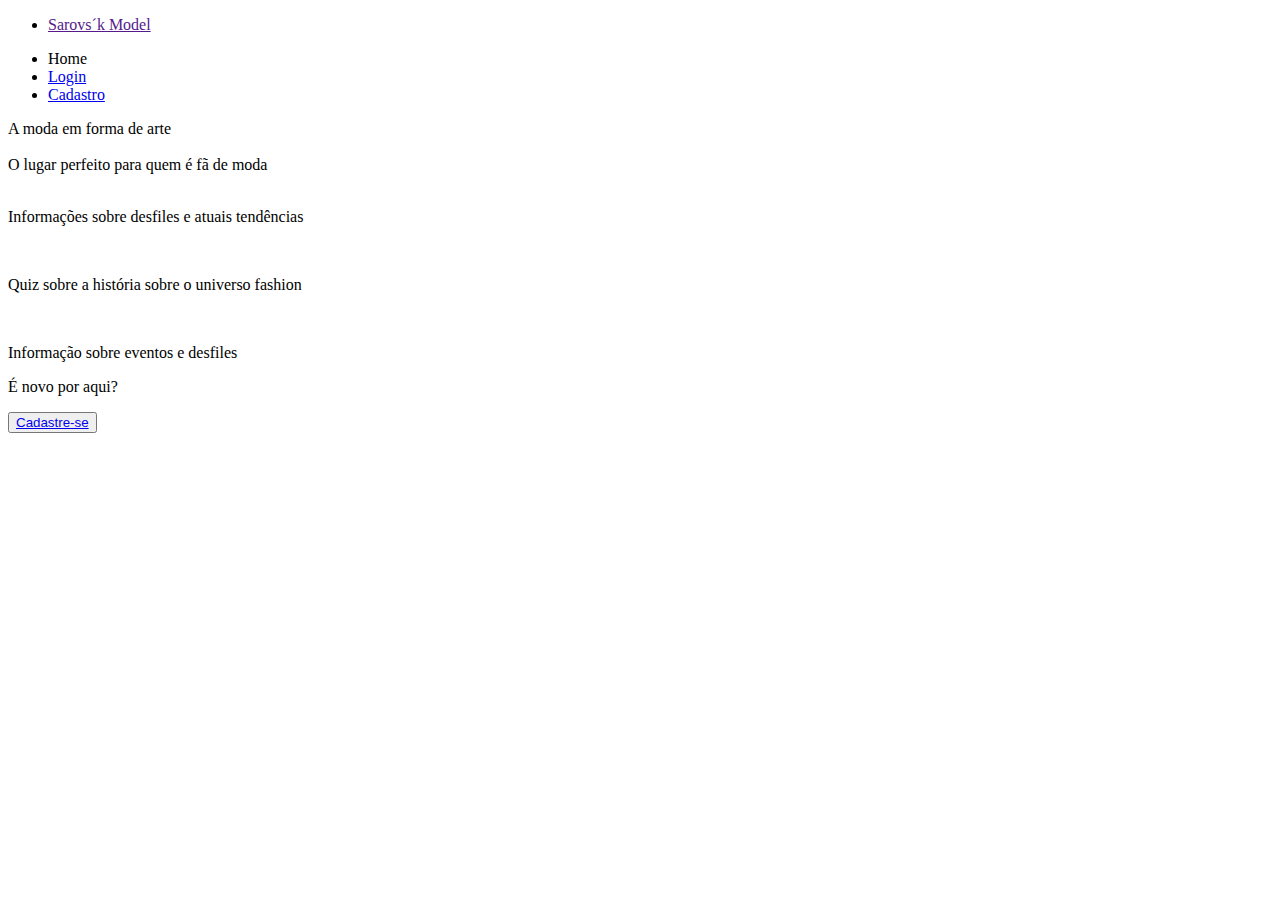
==== Site/public/index.html @ a7ea8527 "Modelagem" ====
<!DOCTYPE html>
<html lang="pt">
<head>
    <meta charset="UTF-8">
    <meta http-equiv="X-UA-Compatible" content="IE=edge">
    <meta name="viewport" content="width=device-width, initial-scale=1.0">
    <link rel="stylesheet" href="/public/style.css">
    <script src="/public/style.css"></script>
    <title>Home</title>
</head>
<body>

    <div class="header">
        <div class="container">
          <ul class="navbar">
            <li>
              <a href="">Sarovs´k Model</a>
            </li>
          </ul>
          <ul class="navbar">
              <li class="local">Home
                <a href="index.html"></a>
              </li>
              <li>
                <a href="login.html">Login</a>
              </li>
              <li>
                <a href="cadastro.html">Cadastro</a>
              </li>
          </ul>
        </div>
    </div>

    <div class="banner">
      <div class="container">
        <div class="slogan">
          <div class="titulo">A moda em forma de arte</div> <br>
        </div>
      </div>
    </div>

    <div class="infos">
      <div class="container">
        <div class="titulo">O lugar perfeito para quem é fã de moda</div>
        <div class="boxes">
          <div class="box">
            <img src="">
            <p class="texto">Informações sobre desfiles e atuais tendências</p>
          </div>
          <div class="box">
            <img src="">
            <p class="texto">Quiz sobre a história sobre o universo fashion</p>
          </div>
          <div class="box">
            <img src="">
            <p class="texto">Informação sobre eventos e desfiles</p>
          </div>
        </div>
        <div class="espaco_botao">
          <p class="texto">É novo por aqui?</p>
          <button class="botao"><a href="cadastro.html">Cadastre-se</a></button> 
        </div>
      </div>
    </div>
</body>
</html>
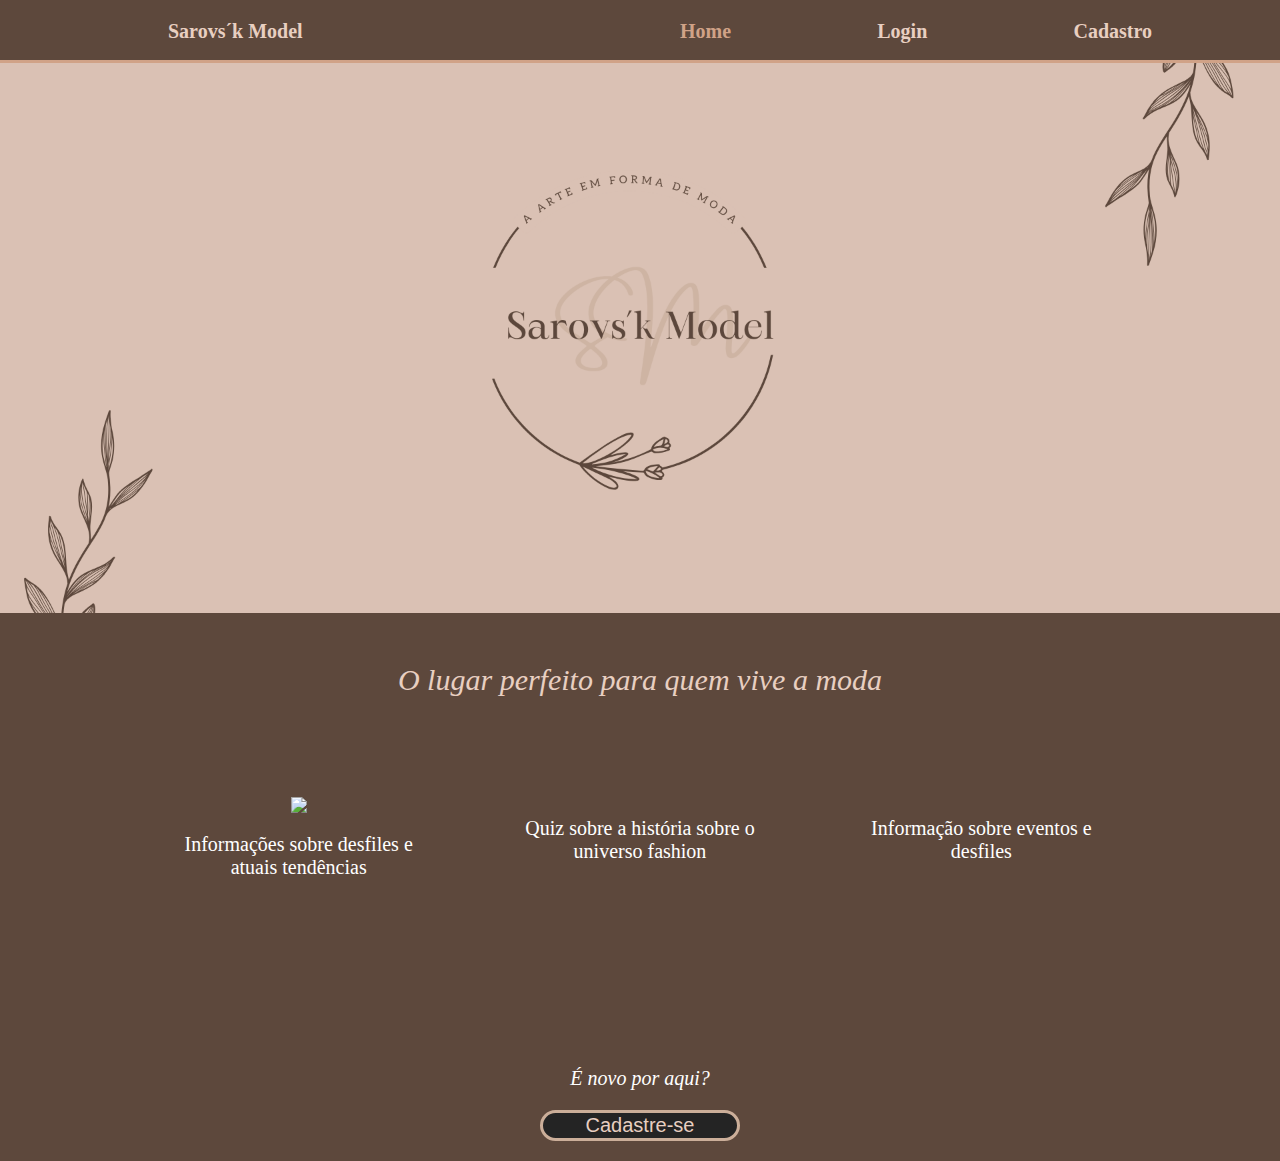
==== commit 8720bccb: "Css home" ====
--- a/Site/public/index.html
+++ b/Site/public/index.html
@@ -4,8 +4,7 @@
     <meta charset="UTF-8">
     <meta http-equiv="X-UA-Compatible" content="IE=edge">
     <meta name="viewport" content="width=device-width, initial-scale=1.0">
-    <link rel="stylesheet" href="/public/style.css">
-    <script src="/public/style.css"></script>
+    <link rel="stylesheet" href="./style.css">
     <title>Home</title>
 </head>
 <body>
@@ -32,19 +31,14 @@
     </div>
 
     <div class="banner">
-      <div class="container">
-        <div class="slogan">
-          <div class="titulo">A moda em forma de arte</div> <br>
-        </div>
-      </div>
     </div>
 
     <div class="infos">
       <div class="container">
-        <div class="titulo">O lugar perfeito para quem é fã de moda</div>
+        <div class="titulo">O lugar perfeito para quem vive a moda</div>
         <div class="boxes">
           <div class="box">
-            <img src="">
+            <img src="./img/maxresdefault (1) (1).jpg">
             <p class="texto">Informações sobre desfiles e atuais tendências</p>
           </div>
           <div class="box">
--- a/Site/public/style.css
+++ b/Site/public/style.css
@@ -0,0 +1,269 @@
+body {
+margin: 0;
+padding: 0;    
+background-color: #5D483C;
+font-family: Roboto;
+}
+
+/* INICIO NAVBAR */
+.header {
+  height: 60px;
+  border-bottom: 3px solid #D0A287;
+}
+
+.container {
+  width: 80%;
+  margin: auto;
+  display: flex;
+  justify-content: space-between;
+}
+
+
+.header .container .titulo {
+  color: #E8CFC1;
+}
+
+.navbar {
+  width: 500px;
+  display: flex;
+  align-items: center;
+  justify-content: space-between;
+  list-style: none;
+  font-size: 20px;
+  font-weight: 600;
+}
+
+a {
+  text-decoration: none;
+  color: #E8CFC1;
+}
+
+.local {
+  color: #D0A287;
+}
+/* FIM  NAVBAR */
+
+
+/* INICIO BANNER HOME*/
+.banner {
+  background-image: url(./img/imgfundo.png);
+  background-repeat: no-repeat;
+  background-size: 100%;
+  opacity: 0.9;
+  background-position: 100%;
+  height: 550px;
+}
+
+.slogan {
+  width: 100%;
+  height: 650px;
+  display: flex;
+  flex-direction: row;
+  justify-content: center;
+  align-items: center;
+}
+
+.slogan .titulo {
+  width: 70%;
+  height: 60px;
+  display: flex;
+  justify-content: center;
+  align-items: center;
+  color: #E8CFC1;
+  font-size: 45px;
+  font-weight: 900;
+}
+/* FIM BANNER HOME*/
+
+
+/* INICIO INFO HOME*/
+.infos {
+  background-color: #5D483C;
+}
+
+.infos .container {
+  display: flex;
+  flex-direction: column;
+}
+
+.infos .titulo {
+  margin: 50px;
+  display: flex;
+  justify-content: center;
+  color: #E8CFC1;
+  font-size: 30px;
+  font-style: italic;
+}
+
+.infos .boxes {
+  width: 100%;
+  height: 300px;
+  display: flex;
+  flex-direction: row;
+}
+
+.infos .box {
+  margin: 50px;
+  width: 30%;
+  height: 200px;
+  display: flex;
+  text-align: center;
+  flex-direction: column;
+  align-items: center;
+}
+
+.infos .texto {
+  color: #FFFFFF;
+  font-size: 20px;
+}
+
+.espaco_botao {
+  padding-bottom: 20px;
+  display: flex;
+  flex-direction: column;
+  align-items: center;
+}
+
+.espaco_botao .texto {
+  font-style: italic;
+}
+
+.botao {
+  width: 200px;
+  border: 3px solid #CBAE99;
+  border-radius: 20px;
+  background-color: #242424;
+  color: #CBAE99;
+  font-size: 20px;
+  text-align: center;
+}
+/* FIM INFO HOME*/
+
+/* INICIO CADASTRO*/
+.banner2 {
+  background-image: url(../img/FundoLogCad.png);
+  background-repeat: no-repeat;
+  height: 91vh;
+  background-size: 100%;
+  background-position: 100%;
+}
+
+.banner2 .container {
+  display: flex;
+  justify-content: center;
+}
+
+.cadastro {
+  margin-top: 30px;
+  width: 35%;
+  height: 500px;
+  background-color: #363636;
+  border-radius: 20px;
+  display: flex;
+  flex-direction: column;
+  align-items: center;
+  justify-content: space-evenly;
+}
+
+.cadastro .box {
+  display: flex;
+  flex-direction: column;
+  justify-content: space-evenly;
+  align-items: center;
+  margin: 10px;
+  width: 80%;
+  height: 60px;
+  border-radius: 30px;
+}
+
+.cadastro .titulo {
+  margin-top: 20px;
+  text-align: center;
+  width: 70%;
+  font-size: 20px;
+  color: #00FF00;
+}
+
+.cadastro .subtitulo {
+  font-size: 20px;
+  color: #FFFFFF;
+}
+
+.cadastro .input {
+  border-radius: 10px;
+  text-align: center;
+  width: 80%;
+  height: 60px;
+  font-size: 18px;
+}
+
+.cadastro .link {
+  font-size: 18px;
+  color: #FFFFFF;
+}
+
+.box .botao {
+    width: 80px;
+    border: 3px solid #00FF00;
+    border-radius: 20px;
+    background-color: #000000;
+    color: #FFFFFF;
+    font-size: 10px;
+    text-align: center;
+}
+
+/* FIM CADASTRO*/
+
+/* INICIO LOGIN */
+.login {
+  margin-top: 30px;
+  width: 35%;
+  height: 500px;
+  background-color: #363636;
+  border-radius: 20px;
+  display: flex;
+  flex-direction: column;
+  align-items: center;
+  justify-content: space-evenly;
+}
+
+.login .box {
+  display: flex;
+  flex-direction: column;
+  justify-content: space-evenly;
+  align-items: center;
+  margin: 10px;
+  width: 80%;
+  height: 60px;
+  border-radius: 300px;
+}
+
+.login .titulo {
+  margin-top: 20px;
+  text-align: center;
+  width: 70%;
+  font-size: 20px;
+  color: #00FF00;
+}
+
+.login .subtitulo {
+  font-size: 20px;
+  color: #FFFFFF;
+}
+
+.login .input {
+  border-radius: 10px;
+  text-align: center;
+  width: 80%;
+  height: 60px;
+  font-size: 18px;
+
+}
+
+.login .link {
+  font-size: 18px;
+  color: #FFFFFF;
+}
+/* FIM LOGIN */
+
+
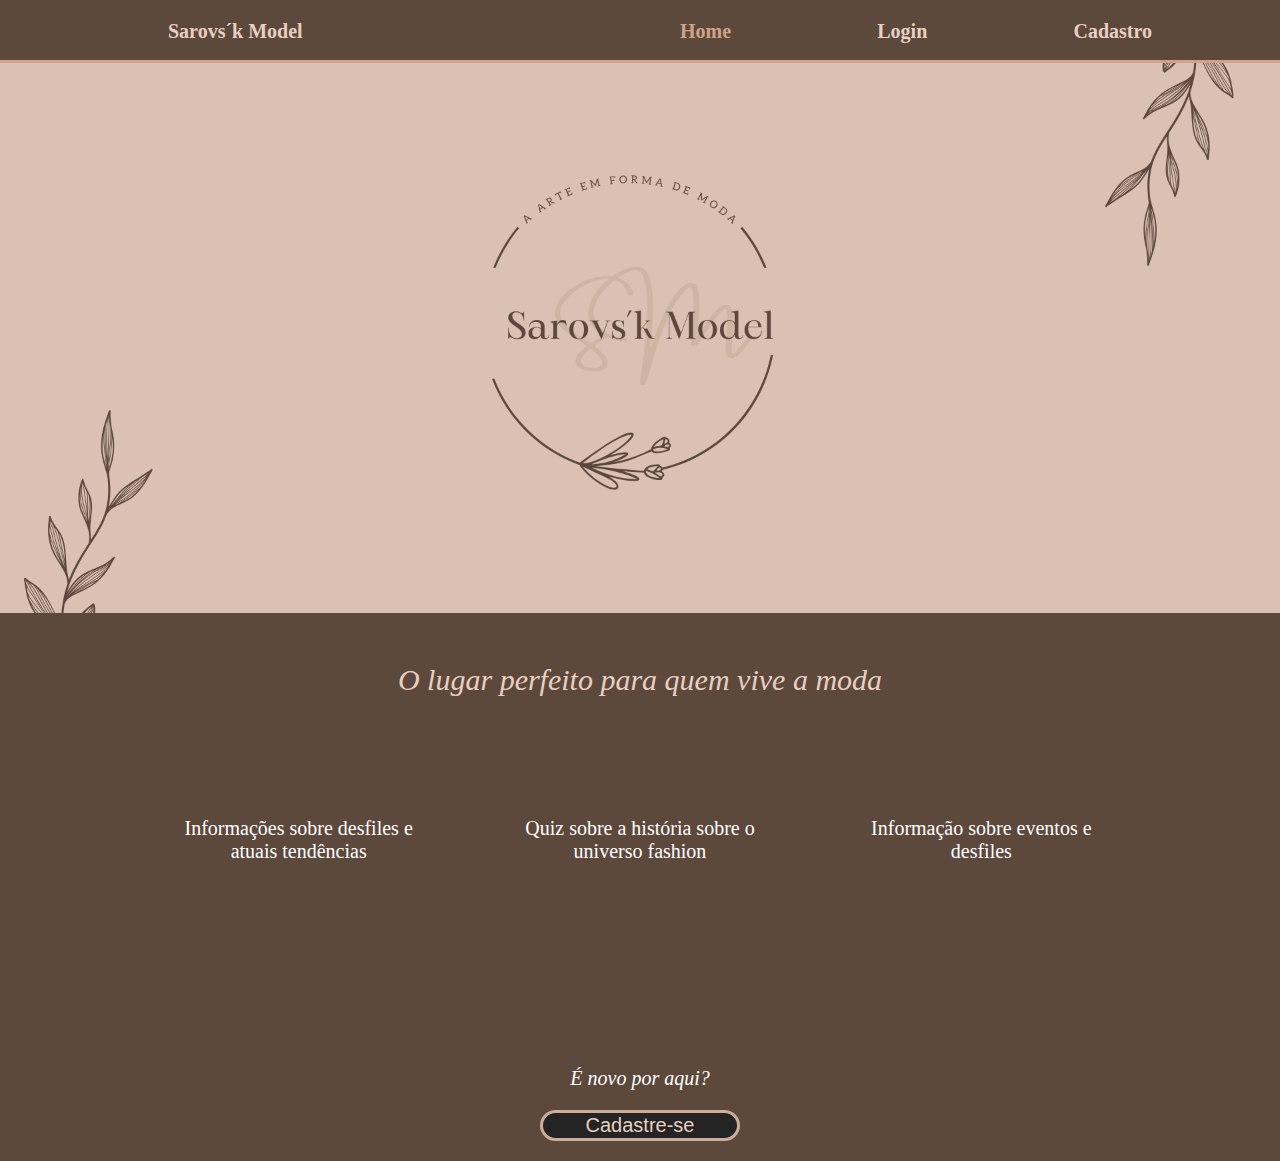
==== commit 63037f40: "API atualizada" ====
--- a/Site/public/index.html
+++ b/Site/public/index.html
@@ -38,7 +38,7 @@
         <div class="titulo">O lugar perfeito para quem vive a moda</div>
         <div class="boxes">
           <div class="box">
-            <img src="./img/maxresdefault (1) (1).jpg">
+            <img src="">
             <p class="texto">Informações sobre desfiles e atuais tendências</p>
           </div>
           <div class="box">
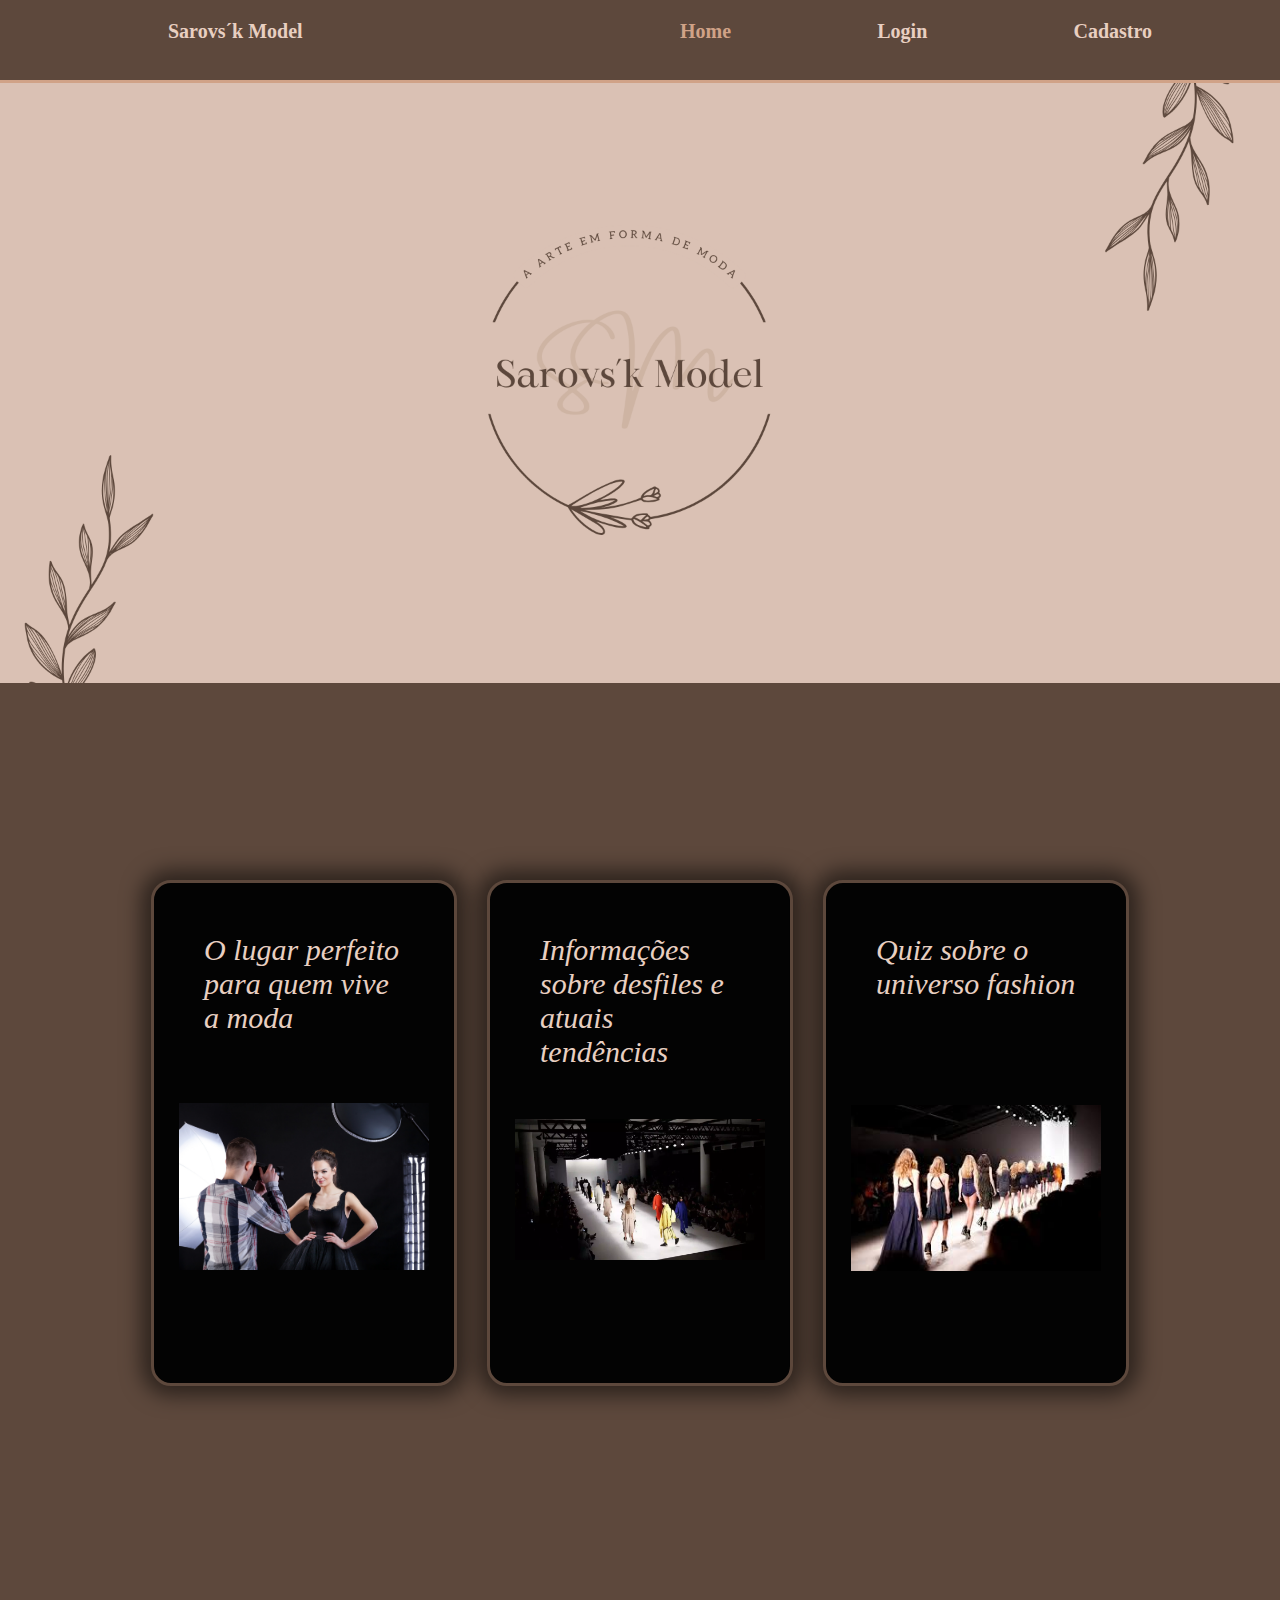
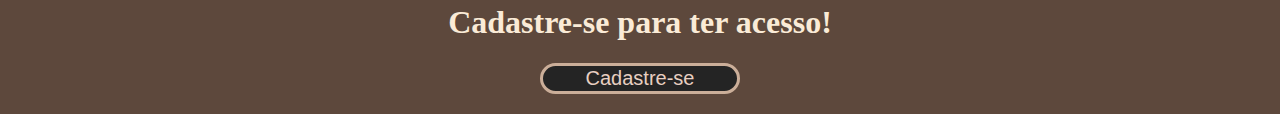
==== commit b1539626: "add" ====
--- a/Site/public/index.html
+++ b/Site/public/index.html
@@ -1,60 +1,66 @@
 <!DOCTYPE html>
-<html lang="pt">
+<html lang="en">
+
 <head>
-    <meta charset="UTF-8">
-    <meta http-equiv="X-UA-Compatible" content="IE=edge">
-    <meta name="viewport" content="width=device-width, initial-scale=1.0">
-    <link rel="stylesheet" href="./style.css">
-    <title>Home</title>
+  <meta charset="UTF-8">
+  <meta http-equiv="X-UA-Compatible" content="IE=edge">
+  <meta name="viewport" content="width=device-width, initial-scale=1.0">
+
+  <title>Home</title>
+
+  <script src="./js/sessao.js"></script>
+  <link rel="stylesheet" href="./css/style.css">
+  <link rel="icon" href="./assets/icon/favicon2.ico">
+  <link rel="preconnect" href="https://fonts.gstatic.com">
+
 </head>
+
 <body>
 
-    <div class="header">
-        <div class="container">
-          <ul class="navbar">
-            <li>
-              <a href="">Sarovs´k Model</a>
-            </li>
-          </ul>
-          <ul class="navbar">
-              <li class="local">Home
-                <a href="index.html"></a>
-              </li>
-              <li>
-                <a href="login.html">Login</a>
-              </li>
-              <li>
-                <a href="cadastro.html">Cadastro</a>
-              </li>
-          </ul>
-        </div>
+  <div class="header">
+    <div class="container">
+      <ul class="navbar">
+        <li>
+          <a href="">Sarovs´k Model</a>
+        </li>
+      </ul>
+      <ul class="navbar">
+        <li class="local">Home
+          <a href="index.html"></a>
+        </li>
+        <li>
+          <a href="login.html">Login</a>
+        </li>
+        <li>
+          <a href="cadastro.html">Cadastro</a>
+        </li>
+      </ul>
     </div>
+  </div>
 
-    <div class="banner">
-    </div>
-
-    <div class="infos">
-      <div class="container">
-        <div class="titulo">O lugar perfeito para quem vive a moda</div>
-        <div class="boxes">
-          <div class="box">
-            <img src="">
-            <p class="texto">Informações sobre desfiles e atuais tendências</p>
-          </div>
-          <div class="box">
-            <img src="">
-            <p class="texto">Quiz sobre a história sobre o universo fashion</p>
-          </div>
-          <div class="box">
-            <img src="">
-            <p class="texto">Informação sobre eventos e desfiles</p>
-          </div>
-        </div>
-        <div class="espaco_botao">
-          <p class="texto">É novo por aqui?</p>
-          <button class="botao"><a href="cadastro.html">Cadastre-se</a></button> 
-        </div>
+  <div class="banner"></div>
+  <div class="infos">
+    <div class="container2">
+      <div class="card">
+        <div class="titulo">O lugar perfeito para quem vive a moda</div> <br>
+        <img style="width: 250px;" src="./assets/imgs/card1.jpg">
+      </div>
+      <div class="card">
+        <p class="titulo">Informações sobre desfiles e atuais tendências</p>
+        <img style="width: 250px;" src="./assets/imgs/card2.webp">
+      </div>
+      <div class="card">
+        <p class="titulo">Quiz sobre o universo fashion</p> <br><br><br>
+        <img style="width: 250px" src="./assets/imgs/card3.jpg">
       </div>
     </div>
+  </div>
+
+  <div class="espaco_botao">
+    <h1 style="color: antiquewhite;"">Cadastre-se para ter acesso!</h1>
+    <button class=" botao"><a href="cadastro.html">Cadastre-se</a></button>
+  </div>
+
 </body>
+
 </html>--- a/Site/public/css/style.css
+++ b/Site/public/css/style.css
@@ -0,0 +1,308 @@
+body {
+margin: 0;
+padding: 0;    
+background-color: #5D483C;
+font-family: Roboto;
+}
+
+/* INICIO NAVBAR */
+.header {
+  height: 80px;
+  border-bottom: 3px solid #D0A287;
+}
+
+.container {
+  width: 80%;
+  margin: auto;
+  display: flex;
+  justify-content: center;
+
+}
+
+.header .container .titulo {
+  color: #D0A287;
+}
+
+.navbar {
+  width: 700px;
+  display: flex;
+  align-items: center;
+  justify-content: space-between;
+  list-style: none;
+  font-size: 20px;
+  font-weight: 600;
+}
+
+a {
+  text-decoration: none;
+  color: #E8CFC1;
+}
+
+.local {
+  color: #D0A287;
+}
+/* FIM  NAVBAR */
+
+
+/* INICIO BANNER HOME*/
+.banner {
+  background-image: url("../assets/imgs/imagemfundo.png");
+  background-repeat: no-repeat;
+  background-size: cover;
+  opacity: 0.9;
+  background-position: 100%;
+  height: 600px;
+  width: auto;
+}
+
+.slogan {
+  width: 100%;
+  height: 650px;
+  display: flex;
+  flex-direction: row;
+  justify-content: center;
+  align-items: center;
+}
+
+.slogan .titulo {
+  width: 70%;
+  height: 60px;
+  display: flex;
+  justify-content: center;
+  align-items: center;
+  color: #E8CFC1;
+  font-size: 45px;
+  font-weight: 900;
+}
+/* FIM BANNER HOME*/
+
+
+/* INICIO INFO HOME*/
+.infos {
+  background-color: #5D483C;
+  height: 100vh;
+  display: flex;
+
+}
+
+.infos .container {
+  display: flex;
+  flex-direction: column;
+}
+
+.container2{
+  display: flex;
+  justify-content: space-around;
+  align-items: center;
+  width: 100%;
+}
+
+.infos .titulo {
+  margin: 50px;
+  display: flex;
+  justify-content: center;
+  color: #E8CFC1;
+  font-size: 30px;
+  font-style: italic;
+}
+
+.infos .boxes {
+  width: 100%;
+  height: 300px;
+  display: flex;
+  flex-direction: row;
+}
+
+.infos .box {
+  margin: 50px;
+  width: 30%;
+  height: 200px;
+  display: flex;
+  text-align: center;
+  flex-direction: column;
+  align-items: center;
+}
+
+.infos .texto {
+  color: #FFFFFF;
+  font-size: 20px;
+}
+
+.espaco_botao {
+  padding-bottom: 20px;
+  display: flex;
+  flex-direction: column;
+  align-items: center;
+}
+
+.espaco_botao .texto {
+  font-style: italic;
+}
+
+.botao {
+  width: 200px;
+  border: 3px solid #CBAE99;
+  border-radius: 20px;
+  background-color: #242424;
+  color: #CBAE99;
+  font-size: 20px;
+  text-align: center;
+}
+/* FIM INFO HOME*/
+
+/* INICIO CADASTRO*/
+.banner2 {
+  background-image: url(../assets/imgs/atelie-de-moda-com-quadro-de-ideias-e-mesa-com-varal_839035-125320.avif);
+  background-repeat: no-repeat;
+  height: 91vh;
+  background-size: 100%;
+  background-position: 100%;
+}
+
+.banner2 .container {
+  display: flex;
+  justify-content: center;
+}
+
+.cadastro {
+  margin-top: 30px;
+  width: 35%;
+  height: 500px;
+  background-color: #CBAE99;
+  border-radius: 20px;
+  display: flex;
+  flex-direction: column;
+  align-items: center;
+  justify-content: space-evenly;
+}
+
+.cadastro .box {
+  display: flex;
+  flex-direction: column;
+  justify-content: space-evenly;
+  align-items: center;
+  margin: 10px;
+  width: 80%;
+  height: 60px;
+  border-radius: 30px;
+}
+
+.cadastro .titulo {
+  margin-top: 20px;
+  text-align: center;
+  width: 70%;
+  font-size: 20px;
+  color: #5D483C;
+}
+
+.cadastro .subtitulo {
+  font-size: 20px;
+  color: #FFFFFF;
+}
+
+.cadastro .input {
+  border-radius: 10px;
+  text-align: center;
+  width: 80%;
+  height: 60px;
+  font-size: 18px;
+}
+
+.cadastro .link {
+  font-size: 18px;
+  color: #FFFFFF;
+}
+
+.box .botao {
+    width: 80px;
+    border: 3px solid #5D483C;
+    border-radius: 20px;
+    background-color: #000000;
+    color: #FFFFFF;
+    font-size: 10px;
+    text-align: center;
+}
+
+/* FIM CADASTRO*/
+
+/* INICIO LOGIN */
+.login {
+  margin-top: 30px;
+  width: 35%;
+  height: 500px;
+  background-color: #363636;
+  border-radius: 20px;
+  display: flex;
+  flex-direction: column;
+  align-items: center;
+  justify-content: space-evenly;
+}
+
+.login .box {
+  display: flex;
+  flex-direction: column;
+  justify-content: space-evenly;
+  align-items: center;
+  margin: 10px;
+  width: 80%;
+  height: 60px;
+  border-radius: 300px;
+}
+
+.login .titulo {
+  margin-top: 20px;
+  text-align: center;
+  width: 70%;
+  font-size: 20px;
+  color: #000000;
+}
+
+.login .subtitulo {
+  font-size: 20px;
+  color: #FFFFFF;
+}
+
+.login .input {
+  border-radius: 10px;
+  text-align: center;
+  width: 80%;
+  height: 60px;
+  font-size: 18px;
+
+}
+
+.login .link {
+  font-size: 18px;
+  color: #FFFFFF;
+}
+/* FIM LOGIN */
+
+.card {
+  width: 300px;
+  height: 500px;
+  margin: 15px;
+  background: #030303;
+  display: flex;
+  flex-direction: column;
+  align-items: center ;
+  border-radius: 20px; /* Aumentei o valor para uma borda mais arredondada */
+  box-shadow: 0 0 20px 10px rgba(0, 0, 0, 0.5); /* Aumentei o desfoque e a propriedade de propagação */
+  transition: transform 0.3s ease; /* Adicionando transição suave */
+  border: 3px solid #5D483C; /* Adicionando uma borda sólida */
+}
+
+.card:hover {
+  transform: translateY(-10px); 
+  border-color: #D0A287; 
+}
+
+.container2 {
+  display: flex;
+  justify-content: center;
+}
+
+
+.espaco_botao p{
+  font-size: 21px;
+
+}
